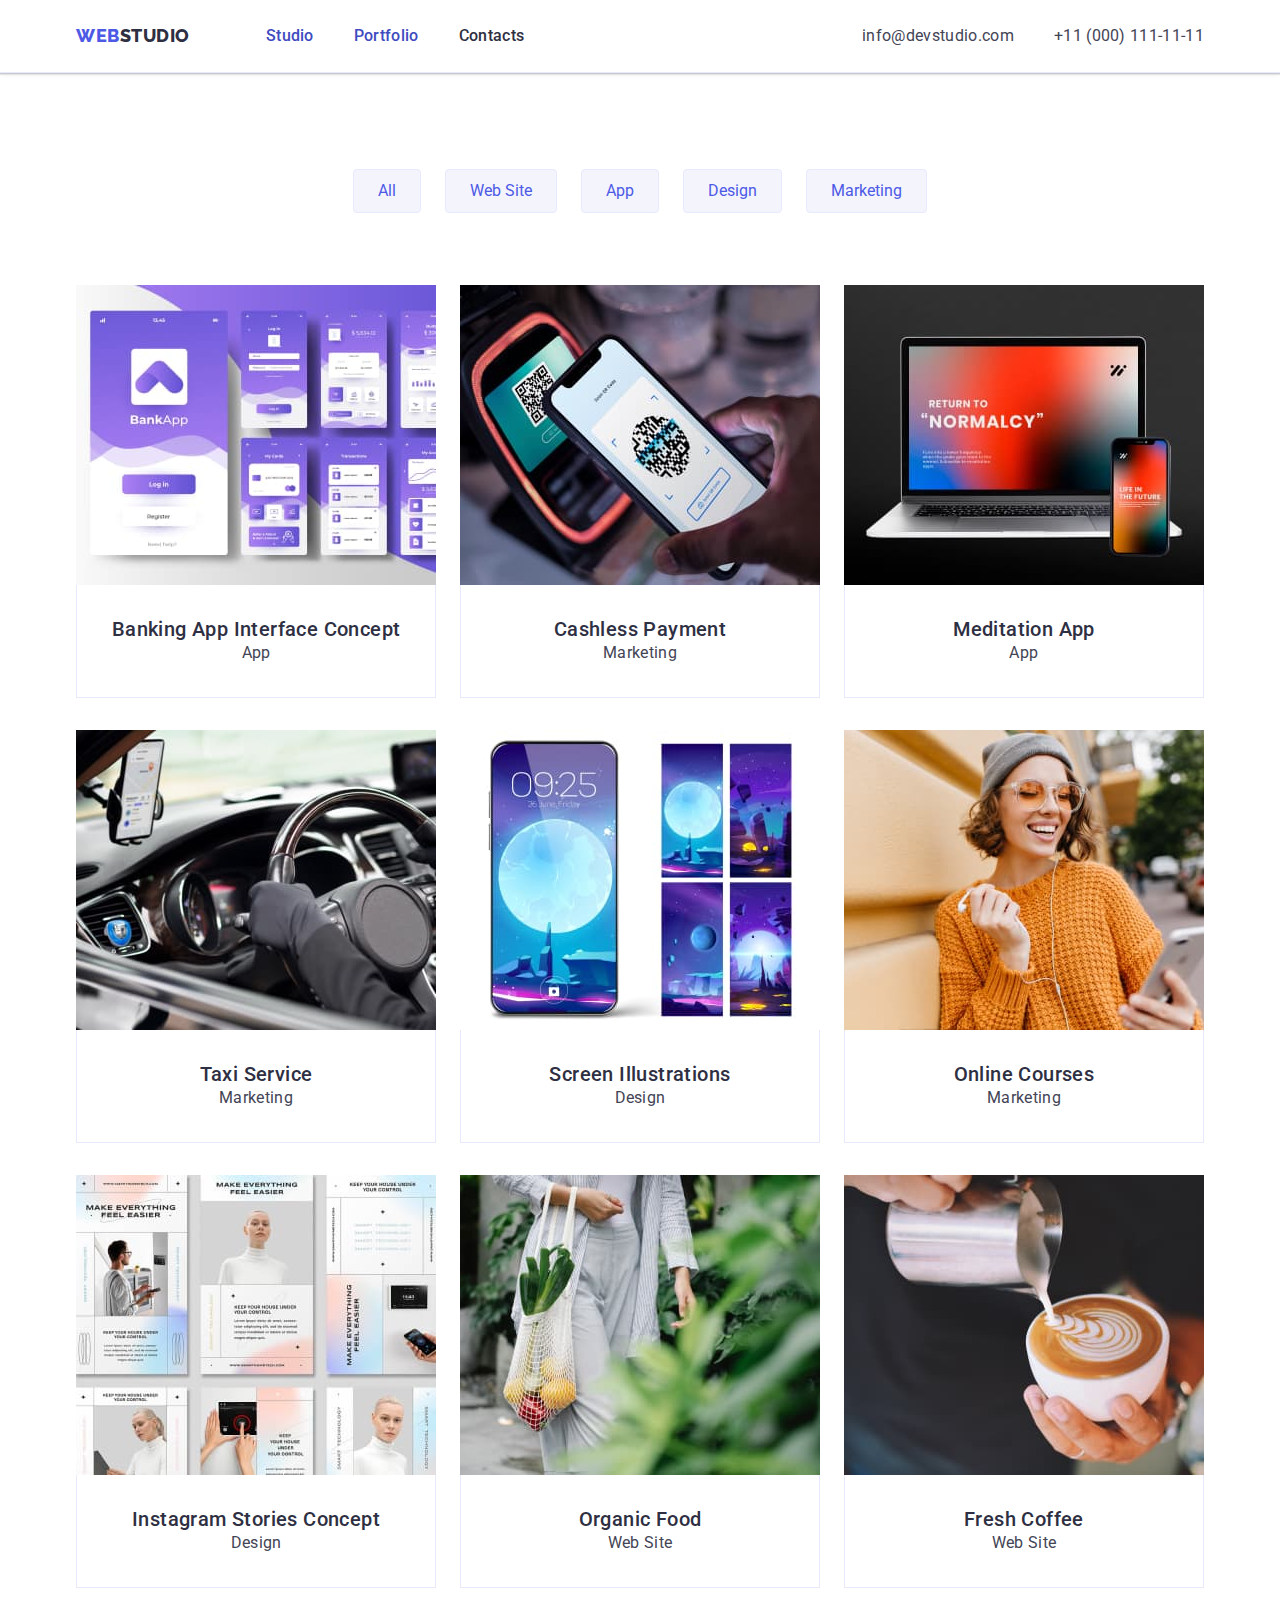
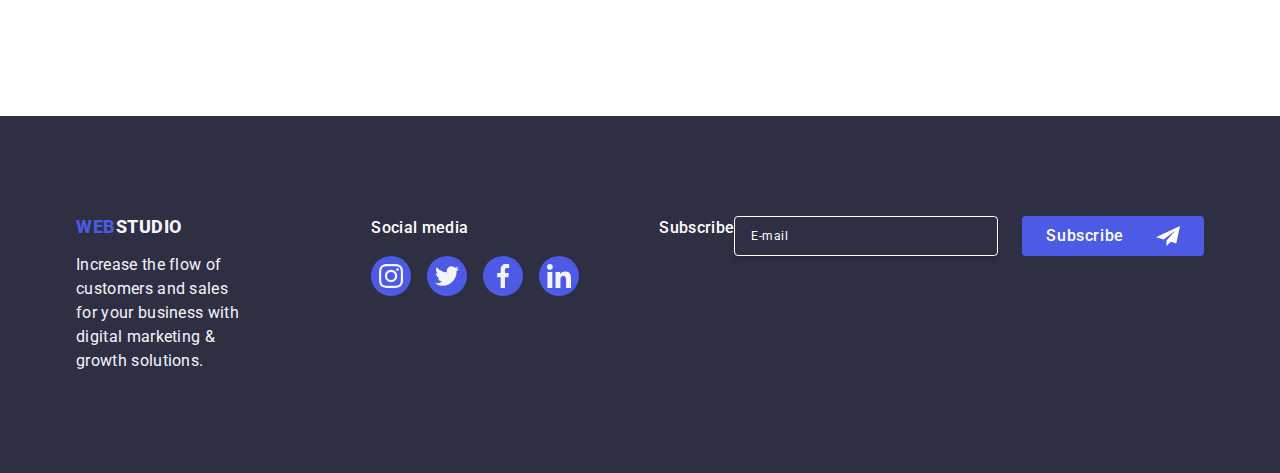
==== portfolio.html @ 9347964e "hw6" ====
<!DOCTYPE html>
<html lang="en">

<head>
    <meta charset="UTF-8">
    <meta http-equiv="X-UA-Compatible" content="IE=edge">
    <meta name="viewport" content="width=device-width, initial-scale=1.0">
    <title>Business</title>
    <link rel="preconnect" href="https://fonts.googleapis.com">
    <link rel="preconnect" href="https://fonts.gstatic.com" crossorigin>
    <link rel="stylesheet" href="https://cdnjs.cloudflare.com/ajax/libs/modern-normalize/2.0.0/modern-normalize.min.css"
        integrity="sha512-4xo8blKMVCiXpTaLzQSLSw3KFOVPWhm/TRtuPVc4WG6kUgjH6J03IBuG7JZPkcWMxJ5huwaBpOpnwYElP/m6wg=="
        crossorigin="anonymous" referrerpolicy="no-referrer" />
    <link href="https://fonts.googleapis.com/css2?family=Raleway:wght@800&family=Roboto:wght@400;500;700&display=swap"
        rel="stylesheet">
       <link rel="stylesheet" href="https://cdnjs.cloudflare.com/ajax/libs/modern-normalize/2.0.0/modern-normalize.min.css"/>

    <link rel="stylesheet" href="./css/styles.css" />
    <link rel="stylesheet" href="https://cdnjs.cloudflare.com/ajax/libs/animate.css/4.1.1/animate.min.css" />
    

</head>

<body>
    <header class="header">
        <div class="container header-container">
            <nav class="header-navigation">

                <a class="header-logo link" href="./index.html">Web<span class="header-logo-italic link">Studio</span>
                </a>

                <ul class="header-menu-list list">
                    <li class="header-menu-item list">
                        <a class="header-menu-link link color caren" href="./index.html">Studio</a>
                    </li>
                    <li class="header-menu-item list">
                        <a class="header-menu-link link color caren" href="./portfolio.html">Portfolio</a>
                    </li>
                    <li class="header-menu-item list">
                        <a class="header-menu-link link color" href="">Contacts</a>
                    </li>
                </ul>
            </nav>

            <address class="address">
                <ul class="header-soc-list list">

                    <li class="header-soc-item"> <a class="header-sos-link link "
                            href="mailto:info@devstudio.com">info@devstudio.com</a> </li>
                    <li class="header-soc-item"> <a class="header-sos-link link" href="tel:+110001111111"> +11 (000)
                            111-11-11</a> </li>
                </ul>
            </address>
        </div>

    </header>



    <main>
        <section class="portfolio-little list">
            <div class="container">

            <h1 class="visually-hidden">Portfolio</h1>

            <ul class="portfolio-portf list">
                <li><button type="button" class="portfolio-btn">All</button>
                </li>
                <li><button type="button" class="portfolio-btn">Web Site</button></li>
                <li><button type="button" class="portfolio-btn">App</button></li>
                <li><button type="button" class="portfolio-btn">Design</button></li>
                <li><button type="button" class="portfolio-btn">Marketing</button></li>
            </ul>

           
            <ul class="portfolio-carts list">

                <li class="portfolio-carts-list link"><a class="link carts-top" href="">

                    <div class="carts-cover" >
                        <img class="carts" src="./images/4.jpg" alt="bild1" Width="360">
                        <p class="carts-cover-text">14 Stylish and User-Friendly App Design Concepts · Task Manager App · Calorie Tracker
                            App · Exotic Fruit Ecommerce App ·
                            Cloud Storage App</p>
                    </div>

                    <div class="no-ideas">
                    <h2 class="portfolio-carts-tittle list ">Banking App Interface Concept</h2>
                    <p class="portfolio-carts-text">App</p>
                    </div>
                    </a>
                </li>

                <li class="portfolio-carts-list link"><a class="link carts-top" href="">
                <div class="carts-cover">
                     <img class="carts" src="./images/5.jpg" alt="bild2" Width="360">
                    <p class="carts-cover-text">14 Stylish and User-Friendly App Design Concepts · Task Manager App · Calorie Tracker
                        App · Exotic Fruit Ecommerce App ·
                        Cloud Storage App</p>
                        </div>
                    
                    <div class="no-ideas">
                  <h2 class="portfolio-carts-tittle list ">Cashless Payment</h2>
                    <p class="portfolio-carts-text">Marketing</p>
                    </div>
                    
                    </a>
                   
                </li>
                

                <li class="portfolio-carts-list link"><a class="link carts-top" href="">
                    <div class="carts-cover">
                    <img class="carts"  src="./images/6.jpg" alt="bild3" Width="360">
                    <p class="carts-cover-text">14 Stylish and User-Friendly App Design Concepts · Task Manager App · Calorie Tracker
                        App · Exotic Fruit Ecommerce App ·
                        Cloud Storage App</p>
                    </div>


                    <div class="no-ideas">
                    <h2 class="portfolio-carts-tittle list ">Meditation App</h2>
                    <p class="portfolio-carts-text">App</p>
                    </div>
                    </a>
                </li>

            <li class="portfolio-carts-list link"><a class="link carts-top" href="" >
                <div class="carts-cover">
                    <img class="carts" src="./images/7.jpg" alt="bild4" Width="360">
                    <p class="carts-cover-text">14 Stylish and User-Friendly App Design Concepts · Task Manager App · Calorie Tracker
                        App · Exotic Fruit Ecommerce App ·
                        Cloud Storage App</p>
                </div>
                
                <div class="no-ideas">
                <h2 class="portfolio-carts-tittle list ">Taxi Service</h2>
                <p class="portfolio-carts-text">Marketing</p>
                </div>
                </a>
            </li>
                
                <li class="portfolio-carts-list link"><a class="link carts-top" href="">
                    <div class="carts-cover">
                         <img class="carts"  src="./images/8.jpg" alt="bild5" Width="360">
                        <p class="carts-cover-text">14 Stylish and User-Friendly App Design Concepts · Task Manager App · Calorie Tracker
                            App · Exotic Fruit Ecommerce App ·
                            Cloud Storage App</p>
                        </div>
                    <div class="no-ideas">
                    <h2 class="portfolio-carts-tittle list ">Screen Illustrations</h2>
                    <p class="portfolio-carts-text">Design</p>
                    </div>
                    </a>
                </li>

                <li class="portfolio-carts-list link"><a class="link carts-top" href="">
                    <div class="carts-cover">
                         <img class="carts" src="./images/9.jpg" alt="bild6" Width="360">
                        <p class="carts-cover-text">14 Stylish and User-Friendly App Design Concepts · Task Manager App · Calorie Tracker
                            App · Exotic Fruit Ecommerce App ·
                            Cloud Storage App</p>
                    </div>
                    <div class="no-ideas">
                    <h2 class="portfolio-carts-tittle list ">Online Courses</h2>
                    <p class="portfolio-carts-text">Marketing</p>
                    </div>
                    </a>
                </li>


                <li class="portfolio-carts-list link"><a class="link carts-top" href="">
                    <div class="carts-cover">
                        <img class="carts" src="./images/10.jpg" alt="bild7" Width="360">
                        <p class="carts-cover-text">14 Stylish and User-Friendly App Design Concepts · Task Manager App · Calorie Tracker
                            App · Exotic Fruit Ecommerce App ·
                            Cloud Storage App</p>

                    </div> 
                    <div class="no-ideas">
                    <h2 class="portfolio-carts-tittle list ">Instagram Stories Concept</h2>
                    <p class="portfolio-carts-text">Design</p>
                    </div>
                    </a>
                </li>

                <li class="portfolio-carts-list link"><a class="link carts-top" href="">
                    <div class="carts-cover">
                        <img class="carts" src="./images/11.jpg" alt="bild8" Width="360">
                        <p class="carts-cover-text">14 Stylish and User-Friendly App Design Concepts · Task Manager App · Calorie Tracker
                            App · Exotic Fruit Ecommerce App ·
                            Cloud Storage App</p>
                    </div>
                    
                    
                    <div class="no-ideas">
                    <h2 class="portfolio-carts-tittle list ">Organic Food</h2>
                    <p class="portfolio-carts-text">Web Site</p>
                    </div>
                    </a>
                </li>

            <li class="portfolio-carts-list link"><a class="link carts-top" href="">
                <div class="carts-cover">
                    <img class="carts" src="./images/12.jpg" alt="bild9" Width="360">
                    <p class="carts-cover-text">14 Stylish and User-Friendly App Design Concepts · Task Manager App · Calorie Tracker
                        App · Exotic Fruit Ecommerce App ·
                        Cloud Storage App</p>
                    </div>
 
                <div class="no-ideas">
                <h2 class="portfolio-carts-tittle list ">Fresh Coffee</h2>
                <p class="portfolio-carts-text">Web Site</p>
                </div>
                </a>
            </li>
            </ul>
            </div>
           



           


        </section>
        
    </main>

    <footer class="footer">
        <div class="container footer-container">
            <div class="social-container">
                <a class="footer-logo link" href="./index.html"> Web<span class="footer-logo-italic link">Studio</span> </a>
                <p class="footer-logo-text">Increase the flow of customers and sales for your business with digital
                    marketing &
                    growth solutions.</p>
            </div>
    
    
            <div class="social-media">
                <p class="social-media-text">Social media</p>
                <ul class="media-icon-list list">
                    <li class="media-icon-item list">
                        <a class="media-icon-modul" href="">
                            <svg class="media-icon-top" width="24" height="24">
                                <use href="./images/icons.svg#icon-instagram-2"></use>
                            </svg>
                        </a>
                    </li>
    
                    <li class="media-icon-item list">
                        <a class="media-icon-modul" href="">
                            <svg class="media-icon-top" width="24" height="24">
                                <use href="./images/icons.svg#icon-twitter-1"></use>
                            </svg>
                        </a>
                    </li>
    
                    <li class="media-icon-item list">
                        <a class="media-icon-modul" href="">
                            <svg class="media-icon-top" width="24" height="24">
                                <use href="./images/icons.svg#icon-facebook-1"></use>
                            </svg>
                        </a>
                    </li>
    
                    <li class="media-icon-item list">
                        <a class="media-icon-modul" href="">
                            <svg class="media-icon-top" width="24" height="24">
                                <use href="./images/icons.svg#icon-linkedin-1"></use>
                            </svg>
                        </a>
                    </li>
    
                </ul>
            </div>



            <div class="footer-botton">
            
            
                <p class="footer-top-text">Subscribe</p>
                <form class="footer-form">
                    <label aria-label="footer email input" class="footer-input-label">
                        <input type="email" name="footer-mail" class="footer-input" placeholder="E-mail" />
                    </label>
                    <button type="submit" class="footer-btn">Subscribe
                        <svg class="label-icon-button" width="24" height="24">
                            <use href="./images/icons.svg#icon-Frame-3"></use>
            
                        </svg>
                    </button>
                </form>
            
            
            
            </div>
    
        </div>
    </footer>
</body>

</html>
---- css/styles.css ----
body { 
    font-family: "Roboto", sans-serif;
    color: #434455;
    background-color: #FFFFFF;
}
:root{

                --primary-font: "Roboto", sans-serif;
                --title-font: "Raleway", sans-serif;
                --primary-black-color: var(--slate, #434455;
                --primary-white-color:#FFFFFF;
                --primary-accent-color:#2e2f42;
                --secondary-accent-color: #404bbf;
                --active-link-color: #434455);

}

.container{
    width:1158px;
    padding-left: 15px;
    padding-right: 15px;
    margin: 0 auto;
    padding: 0 15px;

}

/*--------------HEADER-----------*/

.header{
    
    border-bottom: 1px solid #e7e9fc;
    box-shadow:0px 2px 1px rgba(46, 47, 66, 0.08),
        0px 1px 1px rgba(46, 47, 66, 0.16),
        0px 1px 6px rgba(46, 47, 66, 0.08);
}

.header-container{
    display: flex;
    align-items: center;

}
 

.header-navigation{
display: flex;
align-items: center;


}
.header-logo{
    color: var(--iris, #4D5AE5);
        font-size: 18px;
        font-weight: 800;
        line-height: 1.17;
        letter-spacing: 0.03em;
        text-transform: uppercase;
        font-family: "Raleway", sans-serif;
    margin-right: 76px;
  
    
    
}
.link {
    text-decoration: none;
}

.list {
    list-style: none;
}

.header-logo-italic{
    color: #2E2F42;
}
.header-menu-list{
    color: #2e2f42;
        font-size: 16px;
        font-weight: 500;
        line-height: 1.5;
        letter-spacing: 0.02em;
        margin-left: auto;
        display: flex;
        gap: 40px;
        margin: 0px;
        padding: 0px;
        padding-top: 24px;
            padding-bottom: 24px;

            position: relative;
        color: #404bbf;
        transition:250ms cubic-bezier(0.4, 0, 0.2, 1);

       
        

}

.header-menu-link.caren{

   /* color: var(--navyblue, #2E2F42);*/
        font-size: 16px;
        font-weight: 500;
        line-height: 1.5;
        letter-spacing: 0.02em;
        position: relative;
        transition:color 250ms cubic-bezier(0.4, 0, 0.2, 1);
        color: #404bbf;
        


}

.header-menu-item :hover{color: #404bbf

}
.header-menu-item :focus{color: #404bbf}

ul{
    margin: 0px;
    padding: 0px;
}
.header-sos-link{
    color:var(--slate, #434455);
        font-size: 16px;
        font-weight: 400;
        line-height: 1.5;
        letter-spacing: 0.02em;
        transition: color 250ms cubic-bezier(0.4, 0, 0.2, 1);
        

}


.header-menu-item{
   transition:  color 250ms cubic-bezier(0.4, 0, 0.2, 1);
   
 }

    .address{font-style: normal;
    margin-left: auto;}

    .header-soc-item{color: var(--slate, #434455);
        font-size: 16px;
        font-weight: 400;
        line-height: 1.5;
        letter-spacing: 0.02em;
    
        
    }

    .header-soc-list{
        display: flex;
        gap: 40px;
        
    }

        .header-soc-item :hover{color: #404bbf;
        }

        .header-soc-item :focus{
            color: #404bbf

        }

        .color{
            color:#2e2f42 ;
            padding: 24px 0;
            padding-top: 24px;
          padding-bottom: 24px;
        }
            
        
       .current::after{
            content: '';
            position: absolute;
            left: 0;
            bottom: -1px;
            height: 4px;
            background-color: #404bbf;
            border-radius: 2px;
            width: 100%;
        }

        .header-menu-link.current{
            position: relative;
        color: var(--ocean, #404BBF);


        }





/*--------------HERO-----------*/


.hero {
    background: var(--navyblue, #2E2F42);
   padding: 188px 0;
   background-image: linear-gradient(rgba(46, 47, 66, 0.7),
        rgba(46, 47, 66, 0.7)), url(../images/people-office1.jpg);
   background-repeat: no-repeat;
   background-position: center;
   background-size: cover;
    max-width: 1440px;
    margin:auto;
}



.hero-title{
    color: var(--white, #FFF);
        text-align: center;
        font-size: 56px;
        font-weight: 700;
        line-height: 1.07em;
        letter-spacing: 0.02em;
          max-width: 496px;
           margin: 0 auto;
            margin-bottom: 48px;
        
}

h1, h2, h3, h4, h5, h6, p{
    margin: 0;
}

p{
    margin: 0;

}

.hero-btn{
    color: var(--white, #FFF);
        font-size: 16px;
        font-weight: 500;
        line-height: 1.5;
        letter-spacing: 0.04em;
        background-color: #4D5AE5;
        font-family: "Roboto", sans-serif;
        cursor: pointer;
        padding: 16px 32px;
        border-radius: 4px;
            background: var(--iris, #4D5AE5);
            box-shadow: 0px 4px 4px 0px rgba(0, 0, 0, 0.15);
            display: block;
            min-width: 169px;
            height: 56px;
            border: none;
            border-radius: 4px;
            margin:0 auto;
            transition: background-color 250ms cubic-bezier(0.4, 0, 0.2, 1);
            

}

 .hero-btn:hover{ background-color: #404BBF;}

 .hero-btn:focus{ background-color: #404BBF;}

/**------------ADVANTAGES------------**/


.advantages{
padding: 120px 0;


}
.visually-hidden {
    position: absolute;
    width: 1px;
    height: 1px;
    margin: -1px;
    border: 0;
    padding: 0;
    white-space: nowrap;
    clip-path: inset(100%);
    clip: rect(0 0 0 0);
    overflow: hidden;}


.advantages-list{
    
    display: flex;
      gap: 24px; 

}


.advantages-item{
  
width: calc((100% - 72px) / 4);


}

.adventages-item-top{
    width: 264px;
        height: 112px;
        display: flex;
        align-items: center;
        justify-content: center;
        flex-shrink: 0;
        border-radius: 4px;
        background: var(--cloud, #F4F4FD);
        margin-bottom: 8px;

}

.advantages-subtitle{
    color: var(--navyblue, #2E2F42);
        font-size: 20px;
        font-weight: 500;
        line-height: 1.2;
        letter-spacing: 0.4px;
        margin-bottom: 8px;
        

}

.advantsges-item-text{
    color: var(--slate, #434455);
    font-size: 16px;
    line-height: 1.5;
    letter-spacing: 0.02em;
     
    }
        .advantages-list{
            
        }



    /**--------middle--------**/

    .middle{
        padding-top: 0px;
        padding-bottom: 120px;
    }

   .middle-name{
    color: var(--navyblue, #2E2F42);
        text-align: center;
        font-size: 36px;
        font-style: normal;
        font-weight: 700;
        line-height: 1.11;
        letter-spacing: 0.72px;
        text-transform: capitalize;
        margin: 0 auto;
        margin-bottom:72px ;}

        .middle-name-list{
            display: flex;
            gap: 24px;
            
        }
        .picture{
            display: block
        }

        .middle-name-item{
            width: calc((100% - 48px) / 3)
        }


       

   
   /*------------team--------------*/

   .team{
    background-color: #F4F4FD;
    padding-top: 120px;
    padding-bottom: 120px;

   }

   .team-name{
    color: var(--navyblue, #2E2F42);
    text-align: center;
    font-size: 36px;
    font-weight: 700;
    line-height: 1.11;
    letter-spacing: 0.72px;
    text-transform: capitalize;
    
        margin: 0 auto;
        margin-bottom: 72px;
        
      }


   .team-name-list{
    display: flex;
    gap: 24px;
    
   
   }


   .team-name-item {background-color: #FFFFFF;
    border-radius: 0px 0px 4px 4px;
        background: var(--white, #FFF);
        box-shadow: 0px 2px 1px 0px rgba(46, 47, 66, 0.08), 0px 1px 1px 0px rgba(46, 47, 66, 0.16), 0px 1px 6px 0px rgba(46, 47, 66, 0.08);
    width: calc((100% - 72px) / 4);
       
        }

        .team-work{
            padding: 32px 0;
        }
        

        


         .bestsellers-picture{
            display: block;
         }


   .team-name-subtitle{
    color: var(--navyblue, #2E2F42);
        text-align: center;
        font-size: 20px;
        font-weight: 500;
        line-height: 1.2;
        letter-spacing: 0.4px;
        margin-bottom: 8px;

   }
   .team-name-text{
    color: var(--slate, #434455);
    text-align: center;
    font-size: 16px;
    font-weight: 400;
    line-height: 24px;
    letter-spacing: 0.32px;
    margin-bottom: 8px;
       }

      .team-icon-list{
       
    display: flex;
        justify-content: center;
        align-items: center;
        gap: 24px;
        fill: var(--iris, #4D5AE5);
       
       
        

       }

       .team-icon-item{
        width: 40px;
        height: 40px;
       
        
       }


       .team-icon-modul {
        width: 100%;
        height: 100%;
        background-color:#4d5ae5;
        border-radius:50%;
        display: flex;
        align-items: center;
        justify-content: center;
        transition: background-color 250ms cubic-bezier(0.4, 0, 0.2, 1);
        
       }

       .team-icon-modul:hover{
        background-color: #404bbf;
       }
       .team-icon-modul:focus{
        background-color: #404bbf;
       }

       .team-icon-top{
        fill: #f4f4fd;

       }




      /*--------customers------------*/


       .customers{
        padding-top: 120px;
        padding-bottom: 120px;

       }
       .customers-tittle{
        text-align: center;
        font-size: 36px;
        line-height: 1.11;
        color:#2e2f42;
        margin-bottom: 72px;
           
       }
       .customers-list{
        display: flex;
        gap: 24px;
        
       
        

       }
       .customers-name-item{
        width: calc((100% - 120px) / 6);
        height: 88px;
        


       }


       .customers-icon-modul{
        width: 100%;
        height: 100%;
        border: 1px solid #8e8f99;
        border-radius:4px;
        display: flex;
        align-items: center;
        justify-content: center;
        color:#8e8f99;
        transition: border-color 250ms cubic-bezier(0.4, 0, 0.2, 1),
                color 250ms cubic-bezier(0.4, 0, 0.2, 1);

       }

       .customers-icon-modul:hover{
        border-color: #404bbf;
        color: #404bbf;


       }

       .customers-icon-modul:focus{
        border-color: #404bbf;
        color: #404bbf;

       }
      
       .customers-item-icon{
        fill: currentColor;
        
       }
       
       .customers-item-link{
       

       }

       .customers-item-icon:hover{
        border-color: #404bbf;
        color: #404bbf;

       }

       .customers-item-icon:focus{
        border-color: #404bbf;
        color: #404bbf;

       }

   


    /*-------portfolio------------*/


    .portfolio-little{
        padding-top: 96px;
        padding-bottom: 120px;
    }


    .visually-hidden{
        position: absolute;
            width: 1px;
            height: 1px;
            margin: -1px;
            border: 0;
            padding: 0;
            white-space: nowrap;
            clip-path: inset(100%);
            clip: rect(0 0 0 0);
            overflow: hidden;
        }


    
    .portfolio-btn {
        color: var(--iris, #4D5AE5);;
        padding: 12px 24px;
        border: 1px solid #e7e9fc;
        border-radius: 4px;
        transition:color 250ms cubic-bezier(0.4, 0, 0.2, 1),
        background-color 250ms cubic-bezier(0.4, 0, 0.2, 1),
        border-color 250ms cubic-bezier(0.4, 0, 0.2, 1),
        box-shadow 250ms cubic-bezier(0.4, 0, 0.2, 1);
        background: var(--cloud, #F4F4FD);

    }
    

    .backr1{

    }
    .backr{
       
    }

    .portfolio-portf{
        gap: 24px;
        display: flex;
        justify-content: center;
            margin-bottom: 72px;
            
    }


    .portfolio-carts{
        color: #4d5ae5;
            text-align: center;
            font-size: 16px;
            font-weight: 500;
            line-height: 1.5;
            letter-spacing: 0.04em;
             font-family: "Roboto", sans-serif;
             cursor: pointer;
            justify-content: center;
            row-gap: 48px;
            display: flex;
                gap: 24px;
                flex-wrap: wrap;
           
             
    }


    .portfolio-btn:hover{
        cursor: pointer;
        color: #FFFFFF;
        background-color: #404BBF;
        border: 1px solid transparent;
        box-shadow: 0px 3px 1px rgba(0, 0, 0, 0.1),
                0px 2px 1px rgba(0, 0, 0, 0.08),
                0px 2px 2px rgba(0, 0, 0, 0.12);
    }

    .portfolio-btn:focus{
        color: #FFFFFF;
            background-color: #404BBF;
            border: 1px solid transparent;
            box-shadow: 0px 3px 1px rgba(0, 0, 0, 0.1),
                    0px 2px 1px rgba(0, 0, 0, 0.08),
                    0px 2px 2px rgba(0, 0, 0, 0.12);

    }

    
    .carts{
        
        display: block;
    }
   
    

    .portfolio-carts-list{
        width: calc((100% - 48px) / 3);
       
        
    }

    .no-ideas{
        padding: 32px 16px;
        border: 1px solid #e7e9fc;
        border-top: none;
        margin-bottom: 8px;
       

    }
    .portfolio-carts-tittle{
        color: #2e2f42;
            font-size: 20px;
            font-weight: 500;
            line-height: 1.2;
            letter-spacing: 0.02em;
            
            
        
    }

    .portfolio-carts-text{
        color: #434455;
            font-size: 16px;
            font-weight: 400;
            line-height: 1.5;
            letter-spacing: 0.02em;
            
    }

    .carts-top{
        display: block;
        transition: box-shadow 250ms cubic-bezier(0.4, 0, 0.2, 1);}


    .carts-top:hover .carts-cover-text{
        transform:translateY(0%);

        }
        .carts-top:focus .carts-cover-text{
            transform: translateY(0%);


        }

        


    
    .carts-top:hover{
        box-shadow:0px 1px 6px rgba(46, 47, 66, 0.08),
            0px 1px 1px rgba(46, 47, 66, 0.16),
            0px 2px 1px rgba(46, 47, 66, 0.08);


    }
    .carts-top:focus{
    box-shadow: 0px 1px 6px rgba(46, 47, 66, 0.08),
            0px 1px 1px rgba(46, 47, 66, 0.16),
            0px 2px 1px rgba(46, 47, 66, 0.08);

    }

    .carts-cover{
       top: 0;
        background: var(--iris, #4D5AE5);
        position: relative;
        overflow: hidden;
        




       

    }
    .carts-cover-text{
        position: absolute;
        text-align: left;
       
      
    color: var(--cloud, #F4F4FD);
        font-size: 16px;
        font-weight: 400;
        line-height: 1.5;
        letter-spacing: 0.02em;
        top: 0;
        padding: 40px 32px;
        background-color: #4d5ae5;
        height: 100%;
        width: 100%;
        transform: translateY(100%);
      
        transition: transform 250ms cubic-bezier(0.4, 0, 0.2, 1);
    }

    







    /*------------FOOTER-----------*/

    .footer{
        background:var(--navyblue, #2E2F42);
        padding-top: 50px;
        padding-bottom: 50px;
        padding: 100px 0;
       
        
    }
    .footer-container{

        display: flex;
    align-items: baseline;
        
    }
    .social-container{
        margin-right: 120px;
    }

    .footer-logo{color: var(--iris, #4D5AE5);
        font-size: 18px;
        font-weight: 800;
        line-height: 1.17;
        letter-spacing: 0.54px;
        text-transform: uppercase;
        text-decoration: none;
        display: inline-block;
        margin-bottom: 16px;
        
        }

    .footer-logo-italic{color: var(--cloud, #F4F4FD);
        font-size: 18px;
        font-weight: 800;
        line-height: 1.17;
        letter-spacing: 0.03em;
        text-transform: uppercase;
         text-decoration: none;}

    .footer-logo-text{color: var(--cloud, #F4F4FD);
        font-size: 16px;
        font-weight: 400;
        line-height: 24px;
        letter-spacing: 0.32px;
        max-width: 264px
        
    }
    .footer-botton{
        display: flex;
        justify-content: space-between;
        align-items: center;


    }

    .footer-form{
        display: flex;
        gap:24px;


    }

    .footer-input{
        width:264px;
        height:40px;
        background: var(--navyblue, #2E2F42);
        padding-left: 16px;
        padding-right: 24px;

        border-radius: 4px;
            border: 1px solid var(--white, #FFF);
            box-shadow: 0px 4px 4px 0px rgba(0, 0, 0, 0.15);
            background-color: transparent;
            font-size: 12px;
            line-height: 1.5;
            letter-spacing: 0.04em;
            color: #ffffff;
         


    }

    .footer-input:focus{

    }

    .footer-top-text{
            font-size: 16px;
            font-style: normal;
            font-weight: 500;
            line-height: 1.5;    
            letter-spacing: 0.02em;
            margin-bottom: 16px;
            color: #ffffff;
            display: block;;;;;,



    }
    .footer-input::placeholder{
        color:#ffffff;
        font-size: 12px;
        letter-spacing: 0.48px;

    }
    .footer-btn{
        display: inline-flex;
            padding: 8px 24px;
            justify-content: center;
            align-items: center;
            gap: 16px;
            border-radius: 4px;
                min-width: 165px;
                height: 40px;
                display: flex;
                font-family: "Roboto";
                font-size: 16px;
                font-weight: 500;
                line-height: 1.5;
                letter-spacing: 0.04em;
                color: #ffffff;
                cursor: pointer;
                background-color: #4D5AE5;
                border: none; 
                font-family: "Roboto", sans-serif;
              
    }
    .footer-input-label{
       
    }

    .label-icon-button{
        
        margin-left: 16px;

    }



/*----------------------------*/

   .backdrop{
        position: fixed;
        width: 100%;
        height: 100%;
        top: 0;
        transition: opacity 250ms cubic-bezier(0.4, 0, 0.2, 1), visibility 250ms cubic-bezier(0.4, 0, 0.2, 1);
        left: 0;
        background-color: rgba(46, 47, 66, 0.4);
        padding: 72px 24px 24px 24px;
        
       
    }

    .social-media{
        margin-right: 80px;

        


    }
    .social-media-text{
        font-weight: 500;
        font-size: 16px;
        line-height: 1.5;
        letter-spacing: 0.02em;
        color:#FFFFFF;
        margin-bottom: 16px;

    }
    .media-icon-list{
        display: flex;
        gap: 16px;
    }
    .media-icon-item{
        width: 40px;
        height: 40px;

    }
    .media-icon-modul{
        width: 100%;
        height: 100%;
        background-color:#4d5ae5;
        border-radius:50%;
        display: flex;
        align-items: center;
        justify-content: center;
        transition: background-color 250ms cubic-bezier(0.4, 0, 0.2, 1);
    }

    .media-icon-modul:hover{
        background-color: #31d0aa;

    }
    .media-icon-modul:focus{
        background-color: #31d0aa;

    }
    .media-icon-top{
        fill:#f4f4fd;


    }








    .modal{
        position:absolute;
        top: 50%;
        left: 50%;
       transition: transform 250ms cubic-bezier(0.4, 0, 0.2, 1);
        width: 408px;
           min-height: 584px; 
            flex-shrink: 0;
            border-radius: 4px;
                background: var(--dairy, #FCFCFC);
                box-shadow: 0px 2px 1px 0px rgba(0, 0, 0, 0.20), 0px 1px 3px 0px rgba(0, 0, 0, 0.12), 0px 1px 1px 0px rgba(0, 0, 0, 0.14);
                transition: transform 300ms lineal;
                transform: translate(-50%, -50%) scale(1);
                padding: 72px 24px 24px 24px;
                
              
           
     
               
                
                

    }

    .backdrop.is-hidden.modal{
        transform: translate(-50%, -50%) scale(3);
        

    }

    .modal-close-btn{
        position: absolute;
        top: 24px;
        right: 24px;
        height: 24px;
        width: 24px;
                border-radius: 50%;
                  display: flex;
                  align-items: center;
                  justify-content: center;
                  background-color: #e7e9fc;
                  border: 1px solid rgba(0, 0, 0, 0.1);
                padding: 0;
                  cursor: pointer;
                  transition: background-color 250ms cubic-bezier(0.4, 0, 0.2, 1),
                  border 250ms cubic-bezier(0.4, 0, 0.2, 1);}

           


    .is-hidden{
        opacity: 0;
        visibility:hidden;
        pointer-events: none;


    }
    .modal-icon{
        transition: fill 250ms cubic-bezier(0.4, 0, 0.2, 1);
      
        }

     .modal-close-btn:hover{
        background-color: #404bbf;
        border: none;

     }

     .modal-close-btn:focus{
        background-color: #404bbf;
        border: none;

     }

     .modal:hover{
        fill: #ffffff

     }

     .modal:focus {
        fill: #ffffff

     }

         .modal-tittle {
             color: var(--navyblue, #2E2F42);
             text-align: center;
             font-size: 16px;
             font-style: normal;
             font-weight: 500;
             line-height: 1.5;
             margin-bottom: 16px;
             padding-top: 72px;
            letter-spacing: 0.02em;
    
         }
    
         .modal-form {}

         .modal-input{
            width: 100%;
            height: 58px;
            background-color: transparent;
            border-radius: 4px;
            
            padding-left: 60px;
            padding-right: 16px;
            outline: transparent;
            transition: border-color;
            height: 40px;
            border: 1px solid rgba(46, 47, 66, 0.4);
            padding-left: 38px;
            transition: border-color 250ms cubic-bezier(0.4, 0, 0.2, 1);


            
         }


         .modal-input:focus{
           border-color:#4D5AE5 ; 

         }
         .modal-input:focus + .modal-icon{
            fill:#4D5AE5;
         }

         .modal-field{
            margin-bottom: 8px;
           
           


         }

         .modal-field-comment{
            margin-bottom: 16px;


         }
         .modal-input::placeholder{
            color: var(--lightslate, #8E8F99);

         }

         .modal-input:required{
            
         }


         .modal-form-btn:disabled{

         }


         .modal-label{
            color: var(--lightslate, #8E8F99);
                font-size: 12px;
                font-style: normal;
                font-weight: 400;
                line-height: 1.17;
                letter-spacing: 0.04em;
                display: block;
                margin-bottom: 4px;
               

            

         }

         .modal-input-wrap{
            position: relative;
         }

         .modal-icon{
            fill: transparent;
            stroke: #2E2F42;
            position: absolute;
            left:16px;
            top: 50%;
            transform: translateY(-50%);
            transform: stroke;


         }

         


         
         .modal-comment{
            color: var(--navyblue-modal, rgba(46, 47, 66, 0.40));
                font-size: 12px;
                font-style: normal;
                font-weight: 400;
                line-height: 1.17;
                letter-spacing: 0.04em;

                width: 100%;
                height: 120px;
                background-color: transparent;
                border-radius: 4px;
                resize:none;
                border: 1px solid rgba(46, 47, 66, 0.4);
                padding: 8px 16px;
                outline: transparent;
                transition: border-color 250ms cubic-bezier(0.4, 0, 0.2, 1);
              




               

         }

         .modal-comment:focus{
            border-color: #4D5AE5;

         }

                 .modal-check-text {
                     color: #8e8f99;;
                     font-size: 1.16;
                     font-style: normal;
                     font-weight: 400;
                     line-height: 1.17;
                     letter-spacing: 0.04em;
                     display: flex;
                     align-items: center;
                    display: block;
                    font-size: 12px;

        
        
                 }

         .modal-check-link{
            color: var(--iris, #4D5AE5);
                font-size: 1.16;
                font-style: normal;
                font-weight: 400;
                line-height: 16px;
                letter-spacing: 0.03em;
                text-decoration-line: underline;
         }


         .modal-check-text{
          
                margin-right: 8px;
                color: #8e8f99;;
                align-items: center;
                fill: transparent;
                display: block;
               
                 font-size: 12px;
                line-height: 1.17;
                letter-spacing: 0.04em;
              
                    stroke-width: 1px;
                    stroke: var(--navyblue-modal, rgba(46, 47, 66, 0.40));



                


                 }

                 .modal-check:checked +.modal-check-text .span-policy{
                background-color: #404BBF;
                border: none;
                fill:#F4F4FD;
               
               
                  
                 }

                 .modal-check:focus{
                    background-color: var(--ocean, #404BBF);
                    fill:#F4F4FD;
                    }

            .modal-policy{
                margin-bottom: 24px;


            }
            .span-policy{
                width: 16px;
                height: 16px;
                border: 1px solid rgba(46, 47, 66, 0.4);
                border-radius: 2px;
                transition: background-color 250ms cubic-bezier(0.4, 0, 0.2, 1), border 250ms cubic-bezier(0.4, 0, 0.2, 1), fill 250ms cubic-bezier(0.4, 0, 0.2, 1);
                display: inline-flex;
                align-items: center;
                 justify-content: center;
                fill: transparent;

            }


            .modal-form-btn{
                display: block;
                min-width: 169px;
                height: 56px;
                font-size: 16px;
                font-weight: 500;
                line-height: 1.5;
                letter-spacing: 0.04em;
                color: #ffffff;
                 cursor: pointer;
                background-color: #4D5AE5;
                border: none;
                border-radius: 4px;
                transition: background-color 250ms cubic-bezier(0.4, 0, 0.2, 1);
                font-family: "Roboto", sans-serif;
               



            }
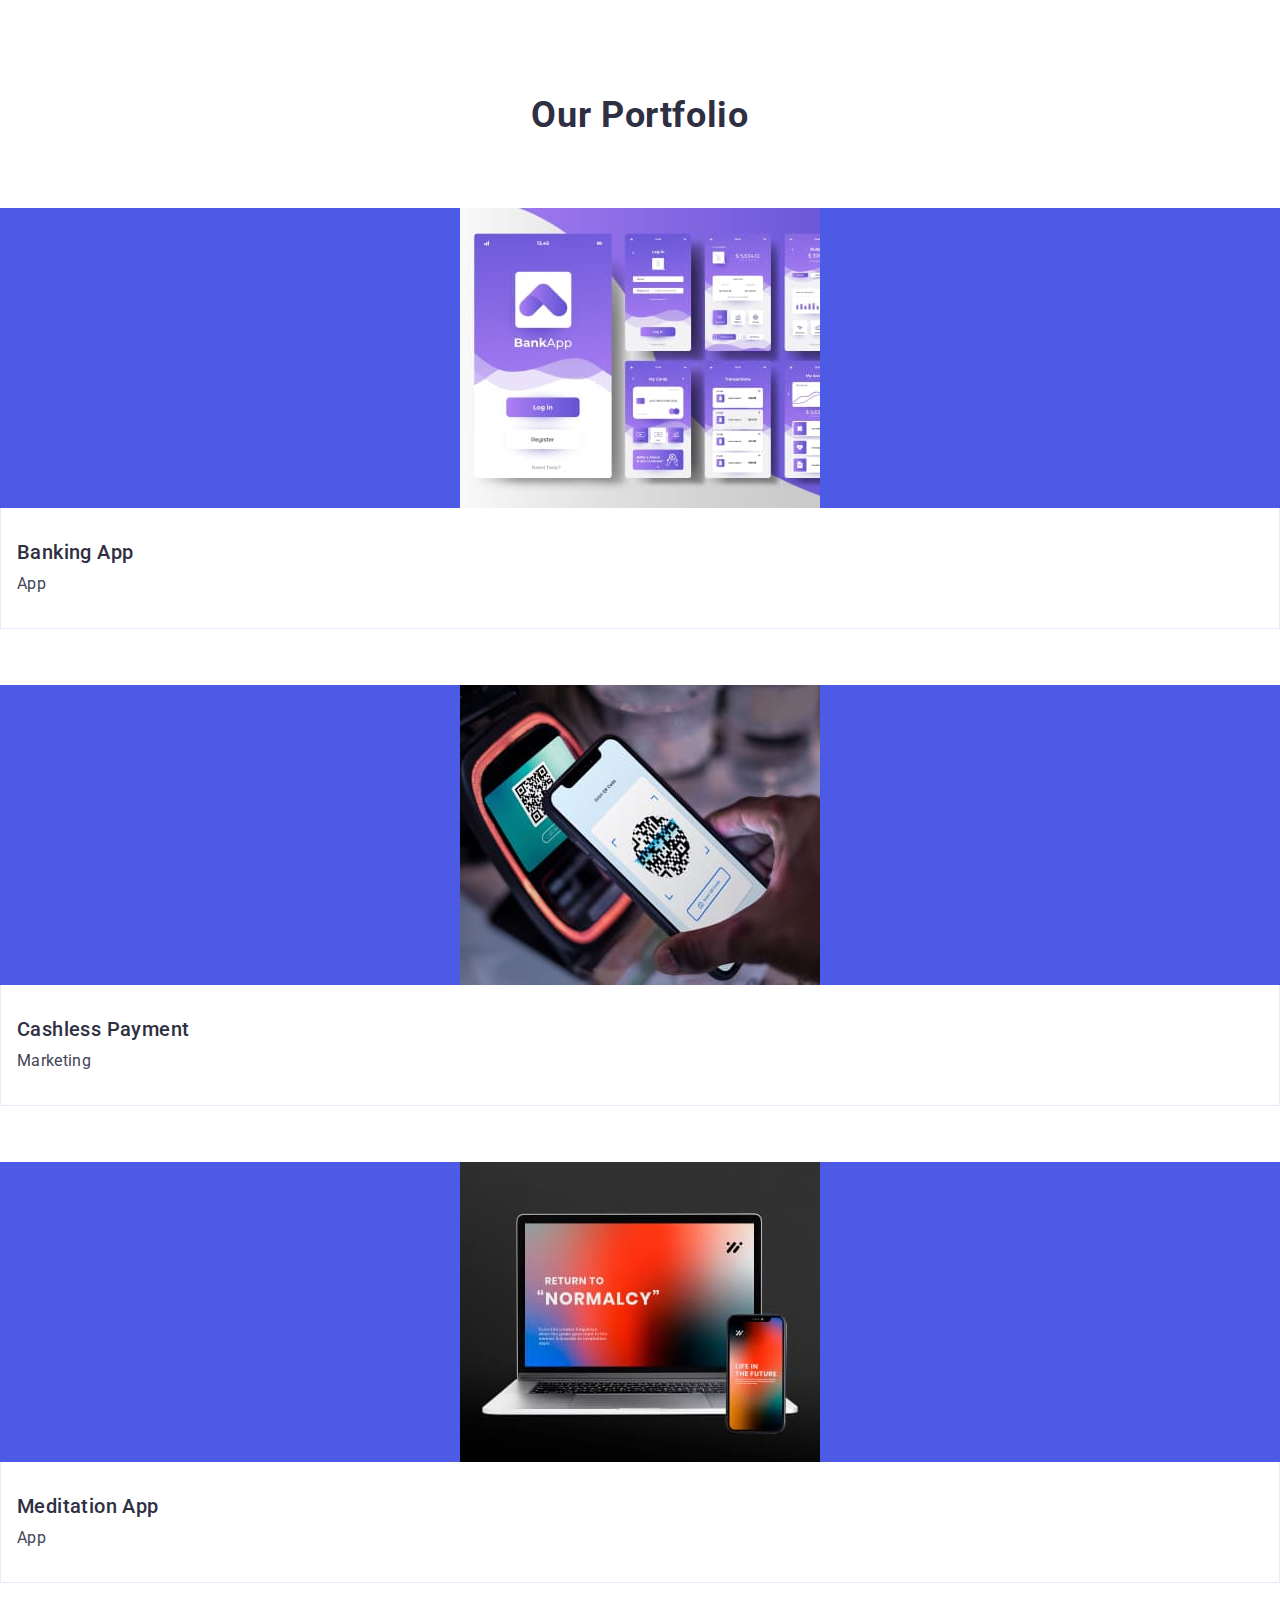
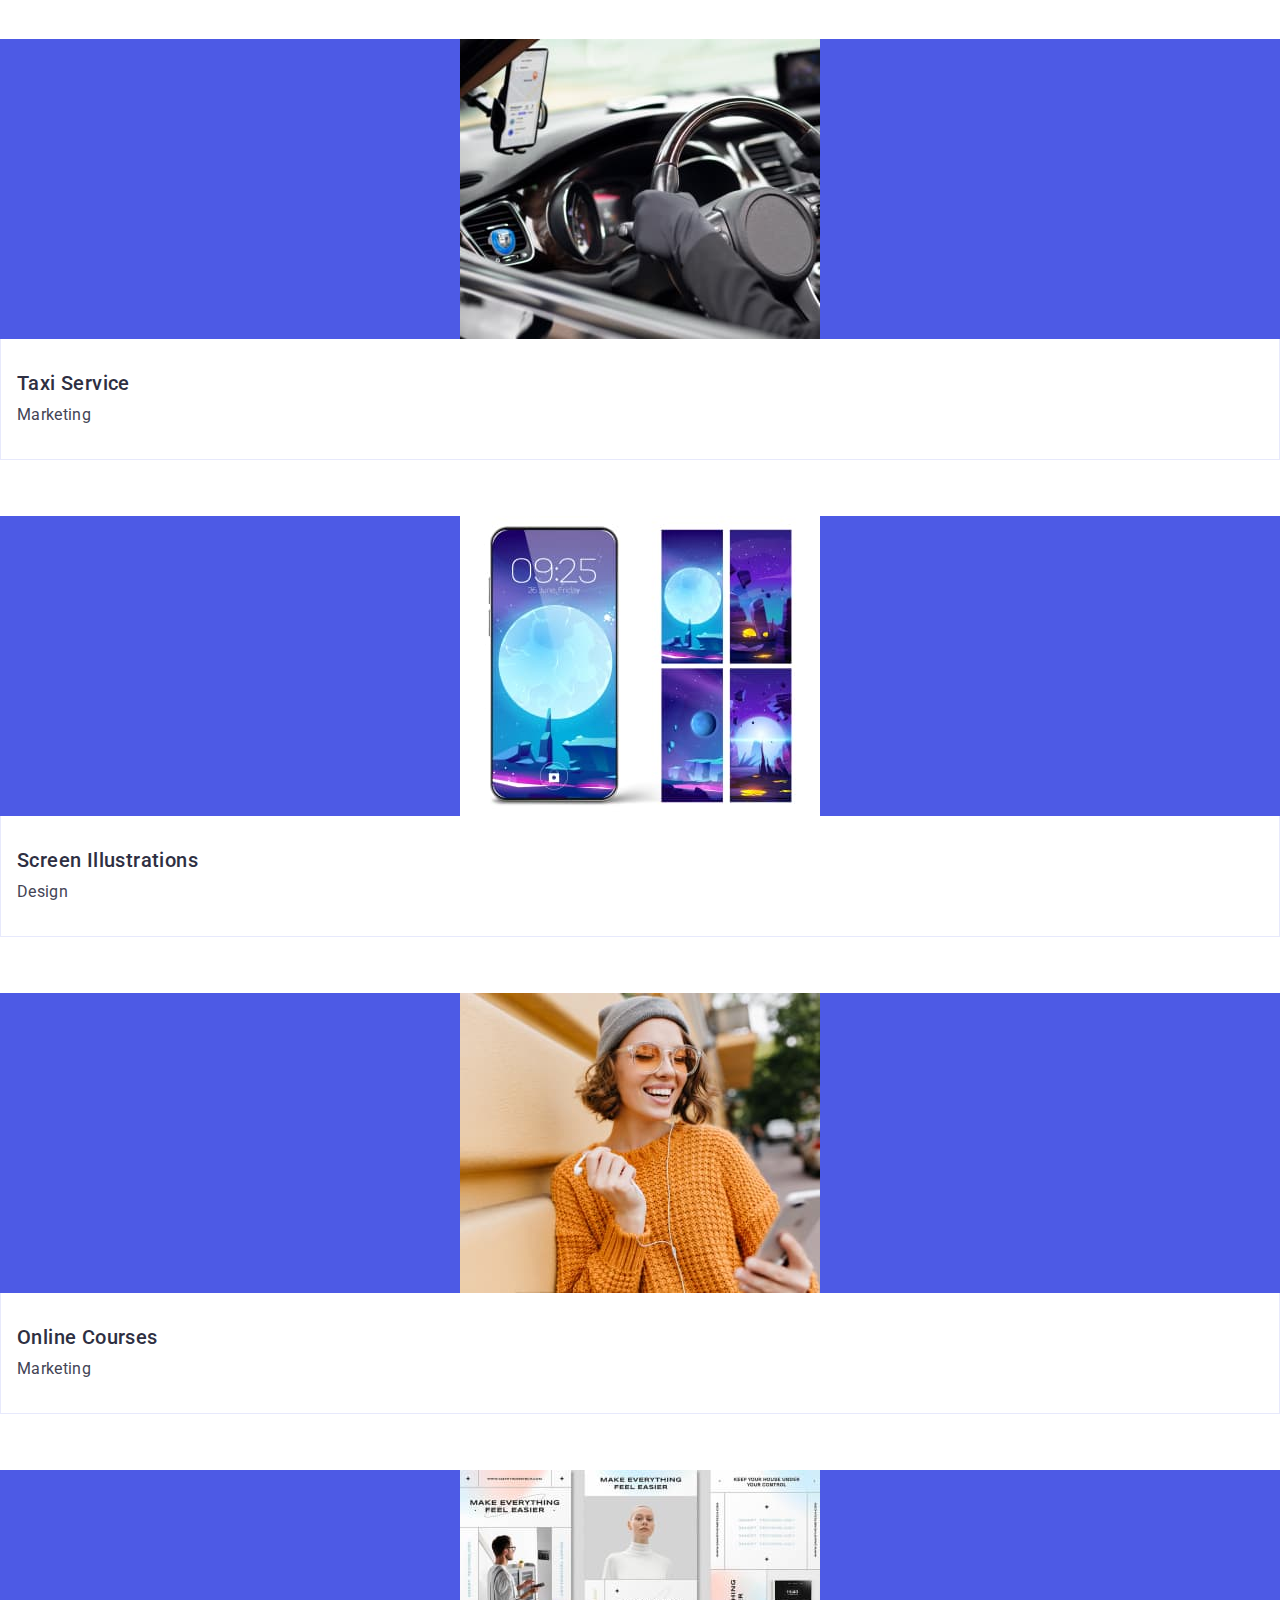
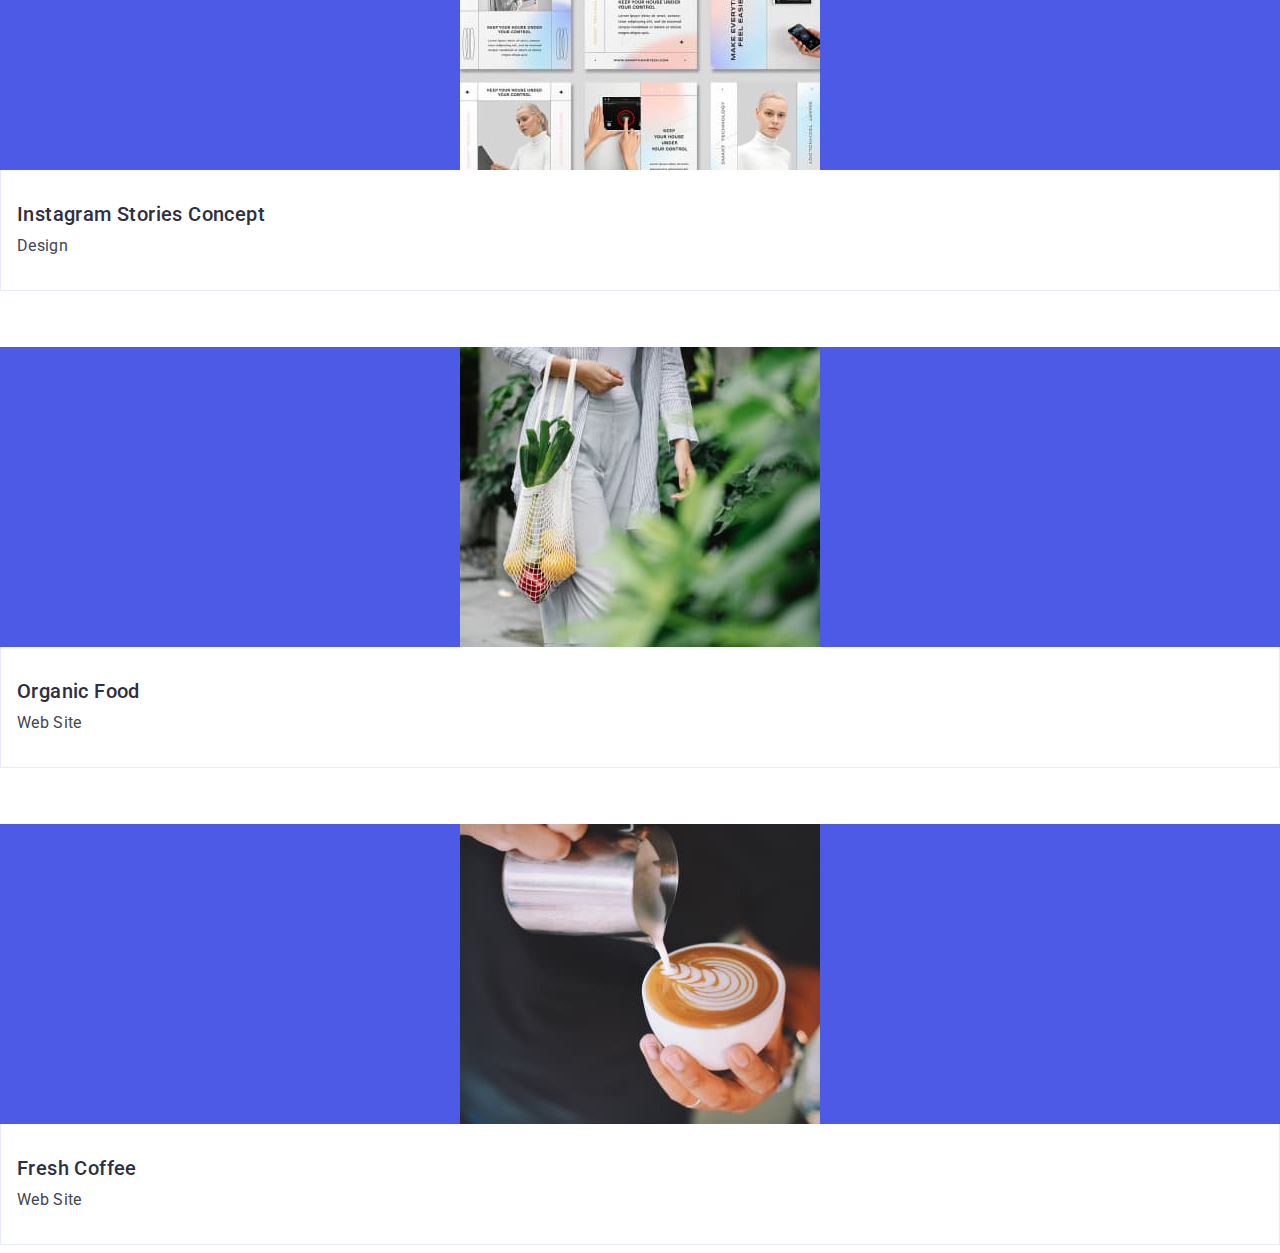
==== commit 0684d4fb: "hw6" ====
--- a/portfolio.html
+++ b/portfolio.html
@@ -20,7 +20,7 @@
     
 
 </head>
-
+<!--------
 <body>
     <header class="header">
         <div class="container header-container">
@@ -54,6 +54,7 @@
         </div>
 
     </header>
+    
 
 
 
@@ -71,8 +72,9 @@
                 <li><button type="button" class="portfolio-btn">Design</button></li>
                 <li><button type="button" class="portfolio-btn">Marketing</button></li>
             </ul>
-
-           
+            ------>
+
+            <h1 class="our-portfolio-tittle"> Our Portfolio</h1>
             <ul class="portfolio-carts list">
 
                 <li class="portfolio-carts-list link"><a class="link carts-top" href="">
@@ -85,7 +87,7 @@
                     </div>
 
                     <div class="no-ideas">
-                    <h2 class="portfolio-carts-tittle list ">Banking App Interface Concept</h2>
+                    <h2 class="portfolio-carts-tittle list ">Banking App </h2>
                     <p class="portfolio-carts-text">App</p>
                     </div>
                     </a>
@@ -226,7 +228,7 @@
         </section>
         
     </main>
-
+<!------------
     <footer class="footer">
         <div class="container footer-container">
             <div class="social-container">
@@ -299,6 +301,8 @@
     
         </div>
     </footer>
+    ---->
 </body>
 
-</html>+
+</html>
--- a/css/styles.css
+++ b/css/styles.css
@@ -16,11 +16,12 @@
 }
 
 .container{
-    width:1158px;
+    width:100%;
     padding-left: 15px;
-    padding-right: 15px;
+        padding-right: 15px;
     margin: 0 auto;
-    padding: 0 15px;
+    padding: 0 16px;
+    max-width: 428px;
 
 }
 
@@ -262,12 +263,12 @@
 
 
 .advantages{
-padding: 120px 0;
+padding: 96px 16px;
 
 
 }
 .visually-hidden {
-    position: absolute;
+    position:absolute;
     width: 1px;
     height: 1px;
     margin: -1px;
@@ -281,15 +282,20 @@
 
 .advantages-list{
     
-    display: flex;
-      gap: 24px; 
+    display:  flex;
+    gap: 72px;
+      flex-wrap: wrap;
+   
+     
+      
 
 }
 
 
 .advantages-item{
   
-width: calc((100% - 72px) / 4);
+width: 100%;
+position: relative;
 
 
 }
@@ -304,16 +310,22 @@
         border-radius: 4px;
         background: var(--cloud, #F4F4FD);
         margin-bottom: 8px;
+        display: none;
 
 }
 
 .advantages-subtitle{
     color: var(--navyblue, #2E2F42);
-        font-size: 20px;
-        font-weight: 500;
-        line-height: 1.2;
-        letter-spacing: 0.4px;
+        font-size: 36px;
+        font-weight: 700;
+        line-height: 1.11;
+        letter-spacing: 0.018em;
         margin-bottom: 8px;
+        align-self: stretch;
+        text-align: center;
+        text-transform: capitalize;
+        font-style: normal;
+       
         
 
 }
@@ -323,6 +335,11 @@
     font-size: 16px;
     line-height: 1.5;
     letter-spacing: 0.02em;
+    font-weight: 500;
+    align-self: stretch;
+    flex-direction: column;
+        align-items: flex-start;
+   
      
     }
         .advantages-list{
@@ -336,6 +353,7 @@
     .middle{
         padding-top: 0px;
         padding-bottom: 120px;
+        
     }
 
    .middle-name{
@@ -353,6 +371,7 @@
         .middle-name-list{
             display: flex;
             gap: 24px;
+            flex-wrap: wrap;
             
         }
         .picture{
@@ -360,7 +379,7 @@
         }
 
         .middle-name-item{
-            width: calc((100% - 48px) / 3)
+          width: 100%;
         }
 
 
@@ -371,8 +390,9 @@
 
    .team{
     background-color: #F4F4FD;
-    padding-top: 120px;
-    padding-bottom: 120px;
+    padding-top: 96px;
+    padding-bottom: 96px;
+ 
 
    }
 
@@ -393,22 +413,32 @@
 
    .team-name-list{
     display: flex;
-    gap: 24px;
+    gap: 72px;
+    flex-wrap: wrap;
     
    
    }
 
 
-   .team-name-item {background-color: #FFFFFF;
+   .team-name-item {
+    width: 100%;
+    background-color: #FFFFFF;
     border-radius: 0px 0px 4px 4px;
         background: var(--white, #FFF);
         box-shadow: 0px 2px 1px 0px rgba(46, 47, 66, 0.08), 0px 1px 1px 0px rgba(46, 47, 66, 0.16), 0px 1px 6px 0px rgba(46, 47, 66, 0.08);
-    width: calc((100% - 72px) / 4);
-       
-        }
+    
+       }
+               
+       .team-name-item:not(:nth-child(-n + 4)){
+        display: none;
+
+
+                }
 
         .team-work{
             padding: 32px 0;
+                gap: 32px;
+               
         }
         
 
@@ -417,6 +447,7 @@
 
          .bestsellers-picture{
             display: block;
+            margin: 0 auto;
          }
 
 
@@ -428,7 +459,8 @@
         line-height: 1.2;
         letter-spacing: 0.4px;
         margin-bottom: 8px;
-
+      
+       
    }
    .team-name-text{
     color: var(--slate, #434455);
@@ -482,105 +514,20 @@
 
        .team-icon-top{
         fill: #f4f4fd;
+        
 
        }
 
 
 
 
-      /*--------customers------------*/
-
-
-       .customers{
-        padding-top: 120px;
-        padding-bottom: 120px;
-
-       }
-       .customers-tittle{
-        text-align: center;
-        font-size: 36px;
-        line-height: 1.11;
-        color:#2e2f42;
-        margin-bottom: 72px;
-           
-       }
-       .customers-list{
-        display: flex;
-        gap: 24px;
-        
-       
-        
-
-       }
-       .customers-name-item{
-        width: calc((100% - 120px) / 6);
-        height: 88px;
-        
-
-
-       }
-
-
-       .customers-icon-modul{
-        width: 100%;
-        height: 100%;
-        border: 1px solid #8e8f99;
-        border-radius:4px;
-        display: flex;
-        align-items: center;
-        justify-content: center;
-        color:#8e8f99;
-        transition: border-color 250ms cubic-bezier(0.4, 0, 0.2, 1),
-                color 250ms cubic-bezier(0.4, 0, 0.2, 1);
-
-       }
-
-       .customers-icon-modul:hover{
-        border-color: #404bbf;
-        color: #404bbf;
-
-
-       }
-
-       .customers-icon-modul:focus{
-        border-color: #404bbf;
-        color: #404bbf;
-
-       }
       
-       .customers-item-icon{
-        fill: currentColor;
-        
-       }
-       
-       .customers-item-link{
-       
-
-       }
-
-       .customers-item-icon:hover{
-        border-color: #404bbf;
-        color: #404bbf;
-
-       }
-
-       .customers-item-icon:focus{
-        border-color: #404bbf;
-        color: #404bbf;
-
-       }
-
-   
 
 
     /*-------portfolio------------*/
 
 
-    .portfolio-little{
-        padding-top: 96px;
-        padding-bottom: 120px;
-    }
-
+    
 
     .visually-hidden{
         position: absolute;
@@ -623,7 +570,27 @@
         display: flex;
         justify-content: center;
             margin-bottom: 72px;
+           
             
+    }
+
+
+    .our-portfolio-tittle{
+
+        color: var(--NAVY-BLUE, #2E2F42);
+            text-align: center;
+            font-size: 36px;
+            font-style: normal;
+            font-weight: 700;
+            line-height: 1.11;
+
+            letter-spacing: 0.018em;
+            text-transform: capitalize;
+            margin-top: 96px;
+            margin-bottom: 72px;
+
+
+
     }
 
 
@@ -639,7 +606,7 @@
             justify-content: center;
             row-gap: 48px;
             display: flex;
-                gap: 24px;
+                gap: 48px;
                 flex-wrap: wrap;
            
              
@@ -670,12 +637,13 @@
     .carts{
         
         display: block;
+        margin: 0 auto;
     }
    
     
 
     .portfolio-carts-list{
-        width: calc((100% - 48px) / 3);
+        width: 100%;
        
         
     }
@@ -694,6 +662,8 @@
             font-weight: 500;
             line-height: 1.2;
             letter-spacing: 0.02em;
+            text-align: left;
+            margin-bottom: 8px;
             
             
         
@@ -705,6 +675,7 @@
             font-weight: 400;
             line-height: 1.5;
             letter-spacing: 0.02em;
+            text-align: left;
             
     }
 
@@ -1317,6 +1288,12 @@
 
 
             }
+
+          
+         
+            
+          
+                  
             
 
            
